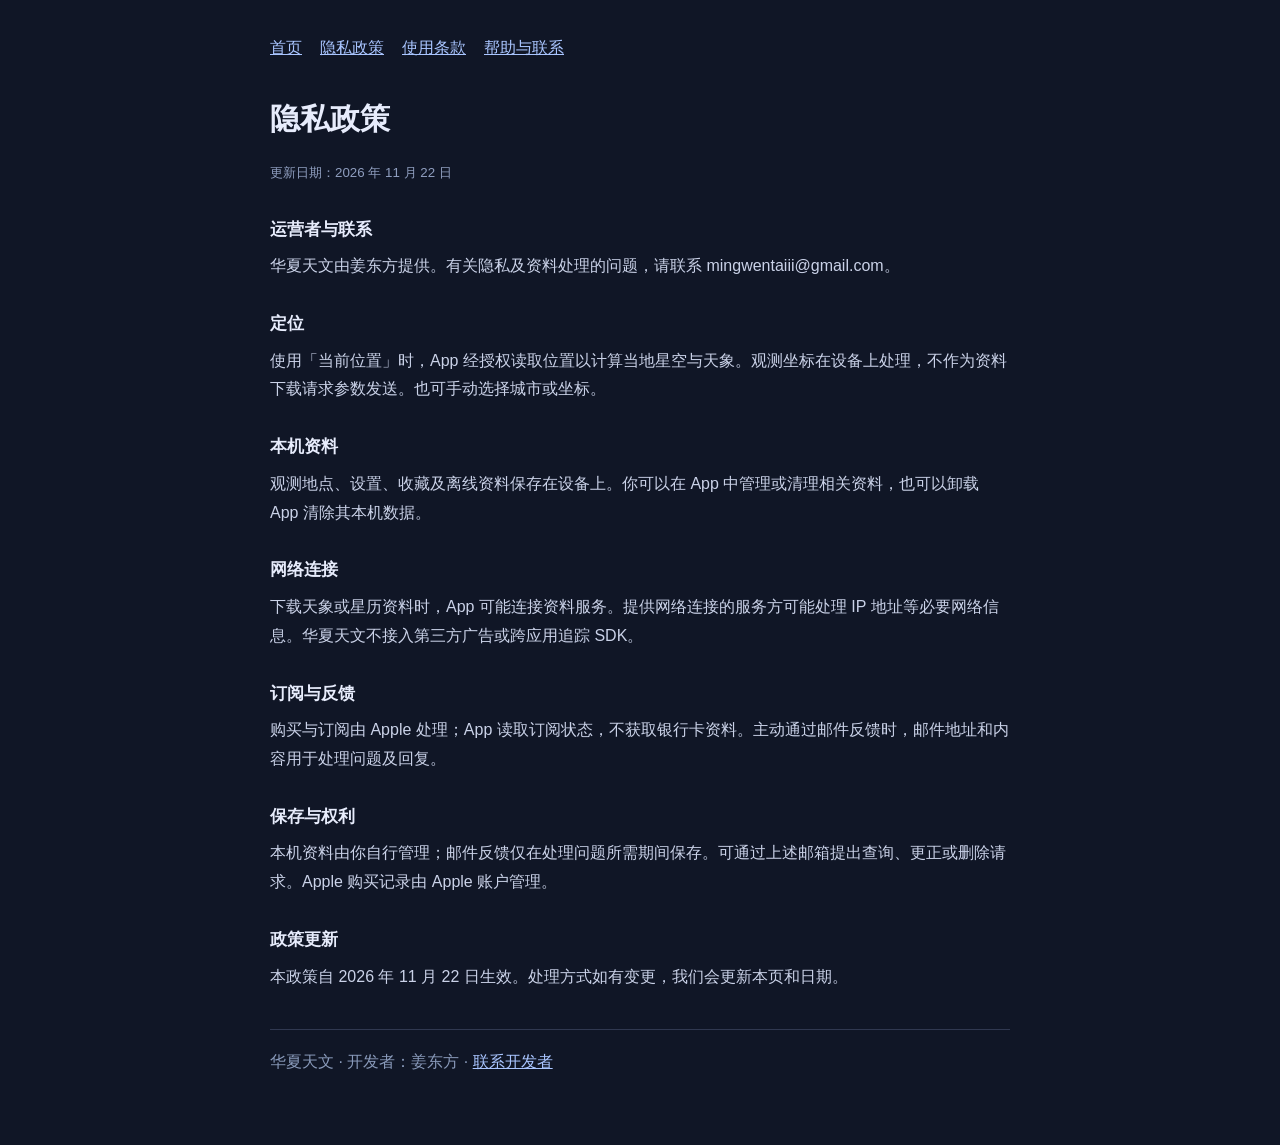
==== privacy.html @ 9bc517d9 "Add public privacy, support, and terms pages" ====
<!DOCTYPE html>
<html lang="zh-CN"><head><meta charset="utf-8"><meta name="viewport" content="width=device-width,initial-scale=1"><title>隐私政策｜华夏天文</title><style>:root{color-scheme:dark}body{margin:0;background:#101626;color:#e7ecfc;font:16px/1.8 -apple-system,BlinkMacSystemFont,"PingFang SC","Microsoft Yahei",sans-serif}main{max-width:740px;margin:auto;padding:34px 24px 68px}nav{display:flex;gap:18px;flex-wrap:wrap}a{color:#a9c5ff}h1{font-size:30px;line-height:1.3;margin:36px 0 20px}h2{font-size:17px;margin:28px 0 7px}p{color:#cad2e8;margin:3px 0 12px}small{color:#8f9ebf}footer{border-top:1px solid #303850;padding-top:18px;margin-top:38px;color:#899aba}</style></head><body><main><nav><a href="index.html">首页</a><a href="privacy.html">隐私政策</a><a href="terms.html">使用条款</a><a href="support.html">帮助与联系</a></nav><h1>隐私政策</h1><small>更新日期：2026 年 11 月 22 日</small><h2>运营者与联系</h2><p>华夏天文由姜东方提供。有关隐私及资料处理的问题，请联系 mingwentaiii@gmail.com。</p>
<h2>定位</h2><p>使用「当前位置」时，App 经授权读取位置以计算当地星空与天象。观测坐标在设备上处理，不作为资料下载请求参数发送。也可手动选择城市或坐标。</p>
<h2>本机资料</h2><p>观测地点、设置、收藏及离线资料保存在设备上。你可以在 App 中管理或清理相关资料，也可以卸载 App 清除其本机数据。</p>
<h2>网络连接</h2><p>下载天象或星历资料时，App 可能连接资料服务。提供网络连接的服务方可能处理 IP 地址等必要网络信息。华夏天文不接入第三方广告或跨应用追踪 SDK。</p>
<h2>订阅与反馈</h2><p>购买与订阅由 Apple 处理；App 读取订阅状态，不获取银行卡资料。主动通过邮件反馈时，邮件地址和内容用于处理问题及回复。</p>
<h2>保存与权利</h2><p>本机资料由你自行管理；邮件反馈仅在处理问题所需期间保存。可通过上述邮箱提出查询、更正或删除请求。Apple 购买记录由 Apple 账户管理。</p>
<h2>政策更新</h2><p>本政策自 2026 年 11 月 22 日生效。处理方式如有变更，我们会更新本页和日期。</p><footer>华夏天文 · 开发者：姜东方 · <a href="mailto:mingwentaiii@gmail.com">联系开发者</a></footer></main></body></html>
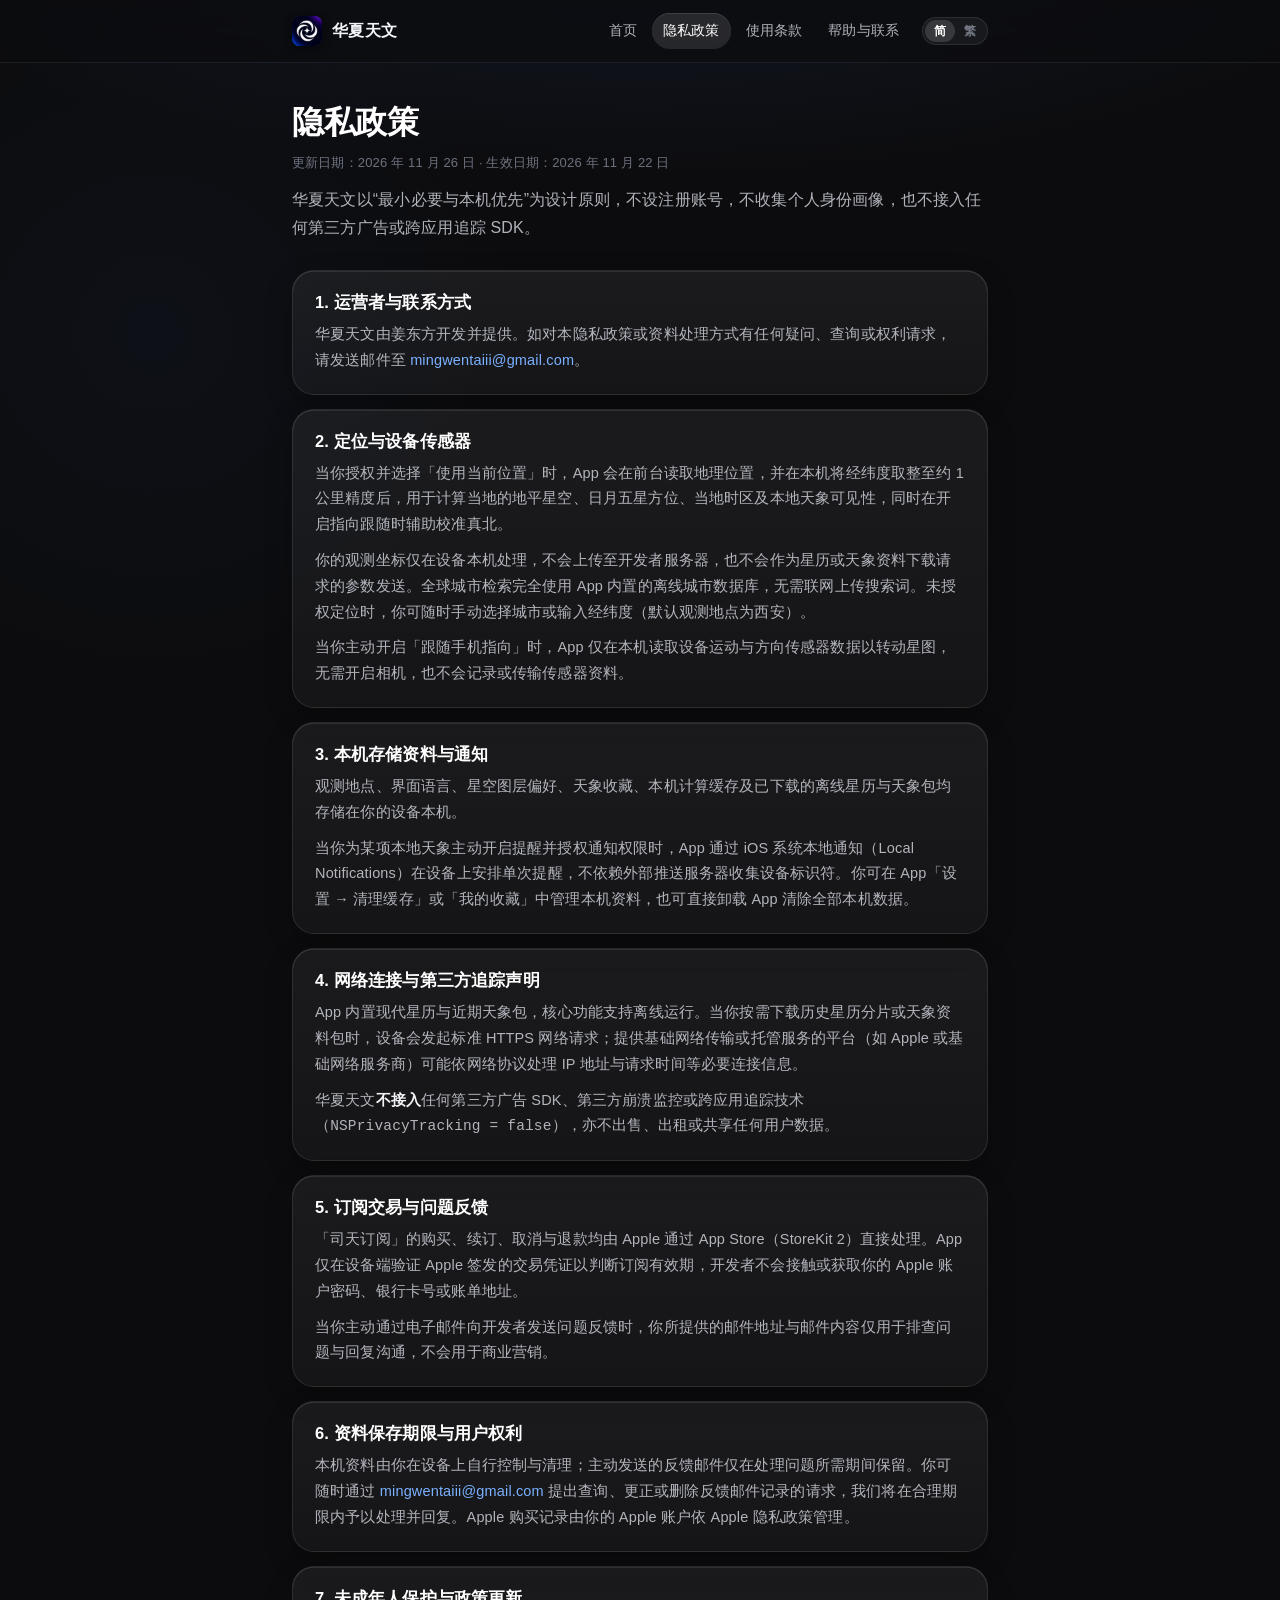
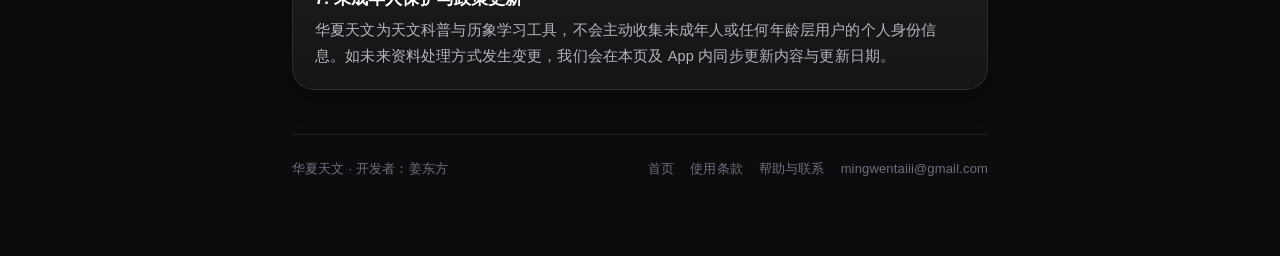
==== commit 0d610e69: "Upgrade official legal and support pages with Liquid Glass UI, bilingual toggle, and App Store 3.1.2" ====
--- a/privacy.html
+++ b/privacy.html
@@ -1,8 +1,97 @@
 <!DOCTYPE html>
-<html lang="zh-CN"><head><meta charset="utf-8"><meta name="viewport" content="width=device-width,initial-scale=1"><title>隐私政策｜华夏天文</title><style>:root{color-scheme:dark}body{margin:0;background:#101626;color:#e7ecfc;font:16px/1.8 -apple-system,BlinkMacSystemFont,"PingFang SC","Microsoft Yahei",sans-serif}main{max-width:740px;margin:auto;padding:34px 24px 68px}nav{display:flex;gap:18px;flex-wrap:wrap}a{color:#a9c5ff}h1{font-size:30px;line-height:1.3;margin:36px 0 20px}h2{font-size:17px;margin:28px 0 7px}p{color:#cad2e8;margin:3px 0 12px}small{color:#8f9ebf}footer{border-top:1px solid #303850;padding-top:18px;margin-top:38px;color:#899aba}</style></head><body><main><nav><a href="index.html">首页</a><a href="privacy.html">隐私政策</a><a href="terms.html">使用条款</a><a href="support.html">帮助与联系</a></nav><h1>隐私政策</h1><small>更新日期：2026 年 11 月 22 日</small><h2>运营者与联系</h2><p>华夏天文由姜东方提供。有关隐私及资料处理的问题，请联系 mingwentaiii@gmail.com。</p>
-<h2>定位</h2><p>使用「当前位置」时，App 经授权读取位置以计算当地星空与天象。观测坐标在设备上处理，不作为资料下载请求参数发送。也可手动选择城市或坐标。</p>
-<h2>本机资料</h2><p>观测地点、设置、收藏及离线资料保存在设备上。你可以在 App 中管理或清理相关资料，也可以卸载 App 清除其本机数据。</p>
-<h2>网络连接</h2><p>下载天象或星历资料时，App 可能连接资料服务。提供网络连接的服务方可能处理 IP 地址等必要网络信息。华夏天文不接入第三方广告或跨应用追踪 SDK。</p>
-<h2>订阅与反馈</h2><p>购买与订阅由 Apple 处理；App 读取订阅状态，不获取银行卡资料。主动通过邮件反馈时，邮件地址和内容用于处理问题及回复。</p>
-<h2>保存与权利</h2><p>本机资料由你自行管理；邮件反馈仅在处理问题所需期间保存。可通过上述邮箱提出查询、更正或删除请求。Apple 购买记录由 Apple 账户管理。</p>
-<h2>政策更新</h2><p>本政策自 2026 年 11 月 22 日生效。处理方式如有变更，我们会更新本页和日期。</p><footer>华夏天文 · 开发者：姜东方 · <a href="mailto:mingwentaiii@gmail.com">联系开发者</a></footer></main></body></html>
+<html lang="zh-CN">
+<head>
+  <meta charset="utf-8">
+  <meta name="viewport" content="width=device-width, initial-scale=1">
+  <title>隐私政策｜华夏天文</title>
+  <meta name="huaxia-title-hans" content="隐私政策｜华夏天文">
+  <meta name="huaxia-title-hant" content="隱私政策｜華夏天文">
+  <meta name="description" content="华夏天文隐私政策：说明定位与传感器本机处理、本机资料存储、网络连接、Apple 订阅验证及用户隐私权利。">
+  <link rel="icon" type="image/png" href="assets/favicon-64.png">
+  <link rel="apple-touch-icon" href="assets/icon-180.png">
+  <link rel="stylesheet" href="style.css">
+  <script src="site.js" defer></script>
+</head>
+<body>
+  <header class="site-header">
+    <div class="header-inner">
+      <a id="nav-brand" class="brand-link" href="index.html">
+        <img class="brand-icon" src="assets/icon-180.png" width="30" height="30" alt="华夏天文">
+        <span data-hant="華夏天文">华夏天文</span>
+      </a>
+      <div class="header-controls">
+        <nav class="site-nav" aria-label="主导航">
+          <a id="nav-home" href="index.html" data-hant="首頁">首页</a>
+          <a id="nav-privacy" href="privacy.html" aria-current="page" data-hant="隱私政策">隐私政策</a>
+          <a id="nav-terms" href="terms.html" data-hant="使用條款">使用条款</a>
+          <a id="nav-support" href="support.html" data-hant="幫助與聯繫">帮助与联系</a>
+        </nav>
+        <div class="lang-switch" role="group" aria-label="语言切换">
+          <button id="lang-hans" type="button" class="lang-btn" data-set-lang="zh-Hans" aria-pressed="true">简</button>
+          <button id="lang-hant" type="button" class="lang-btn" data-set-lang="zh-Hant" aria-pressed="false">繁</button>
+        </div>
+      </div>
+    </div>
+  </header>
+
+  <main class="page-main">
+    <section class="page-hero">
+      <h1 class="page-title" data-hant="隱私政策">隐私政策</h1>
+      <p class="page-meta" data-hant="更新日期：2026 年 11 月 26 日 · 生效日期：2026 年 11 月 22 日">更新日期：2026 年 11 月 26 日 · 生效日期：2026 年 11 月 22 日</p>
+      <p class="page-lead" data-hant="華夏天文以「最小必要與本機優先」為設計原則，不設註冊帳號，不收集個人身份畫像，也不接入任何第三方廣告或跨應用追蹤 SDK。">华夏天文以“最小必要与本机优先”为设计原则，不设注册账号，不收集个人身份画像，也不接入任何第三方广告或跨应用追踪 SDK。</p>
+    </section>
+
+    <div class="card-stack">
+      <section class="glass-card section-card">
+        <h2 data-hant="1. 運營者與聯繫方式">1. 运营者与联系方式</h2>
+        <p data-hant="華夏天文由姜東方開發並提供。如對本隱私政策或資料處理方式有任何疑問、查詢或權利請求，請發送郵件至 <a href=&quot;mailto:mingwentaiii@gmail.com&quot;>mingwentaiii@gmail.com</a>。">华夏天文由姜东方开发并提供。如对本隐私政策或资料处理方式有任何疑问、查询或权利请求，请发送邮件至 <a href="mailto:mingwentaiii@gmail.com">mingwentaiii@gmail.com</a>。</p>
+      </section>
+
+      <section class="glass-card section-card">
+        <h2 data-hant="2. 定位與裝置感測器">2. 定位与设备传感器</h2>
+        <p data-hant="當你授權並選擇「使用當前位置」時，App 會在前景讀取地理位置，並在本機將經緯度取整至約 1 公里精度後，用於計算當地的地平星空、日月五星方位、當地時區及本地天象可見性，同時在開啟指向跟隨時輔助校準真北。">当你授权并选择「使用当前位置」时，App 会在前台读取地理位置，并在本机将经纬度取整至约 1 公里精度后，用于计算当地的地平星空、日月五星方位、当地时区及本地天象可见性，同时在开启指向跟随时辅助校准真北。</p>
+        <p data-hant="你的觀測座標僅在裝置本機處理，不會上傳至開發者伺服器，也不會作為星曆或天象資料下載請求的參數發送。全球城市檢索完全使用 App 內置的離線城市資料庫，無需連網上傳搜尋詞。未授權定位時，你可隨時手動選擇城市或輸入經緯度（預設觀測地點為西安）。">你的观测坐标仅在设备本机处理，不会上传至开发者服务器，也不会作为星历或天象资料下载请求的参数发送。全球城市检索完全使用 App 内置的离线城市数据库，无需联网上传搜索词。未授权定位时，你可随时手动选择城市或输入经纬度（默认观测地点为西安）。</p>
+        <p data-hant="當你主動開啟「跟隨手機指向」時，App 僅在本機讀取裝置運動與方向感測器數據以轉動星圖，無需開啟相機，也不會記錄或傳輸感測器資料。">当你主动开启「跟随手机指向」时，App 仅在本机读取设备运动与方向传感器数据以转动星图，无需开启相机，也不会记录或传输传感器资料。</p>
+      </section>
+
+      <section class="glass-card section-card">
+        <h2 data-hant="3. 本機儲存資料與通知">3. 本机存储资料与通知</h2>
+        <p data-hant="觀測地點、介面語言、星空圖層偏好、天象收藏、本機計算緩存及已下載的離線星曆與天象包均儲存在你的裝置本機。">观测地点、界面语言、星空图层偏好、天象收藏、本机计算缓存及已下载的离线星历与天象包均存储在你的设备本机。</p>
+        <p data-hant="當你為某項本地天象主動開啟提醒並授權通知權限時，App 透過 iOS 系統本地通知（Local Notifications）在裝置上安排單次提醒，不依賴外部推播伺服器收集裝置識別碼。你可在 App「設定 → 清理緩存」或「我的收藏」中管理本機資料，也可直接卸載 App 清除全部本機數據。">当你为某项本地天象主动开启提醒并授权通知权限时，App 通过 iOS 系统本地通知（Local Notifications）在设备上安排单次提醒，不依赖外部推送服务器收集设备标识符。你可在 App「设置 → 清理缓存」或「我的收藏」中管理本机资料，也可直接卸载 App 清除全部本机数据。</p>
+      </section>
+
+      <section class="glass-card section-card">
+        <h2 data-hant="4. 網路連接與第三方追蹤聲明">4. 网络连接与第三方追踪声明</h2>
+        <p data-hant="App 內置現代星曆與近期天象包，核心功能支援離線運行。當你按需下載歷史星曆分片或天象資料包時，裝置會發起標準 HTTPS 網路請求；提供基礎網路傳輸或託管服務的平台（如 Apple 或基礎網路服務商）可能依網路協議處理 IP 位址與請求時間等必要連線資訊。">App 内置现代星历与近期天象包，核心功能支持离线运行。当你按需下载历史星历分片或天象资料包时，设备会发起标准 HTTPS 网络请求；提供基础网络传输或托管服务的平台（如 Apple 或基础网络服务商）可能依网络协议处理 IP 地址与请求时间等必要连接信息。</p>
+        <p data-hant="華夏天文<strong>不接入</strong>任何第三方廣告 SDK、第三方崩潰監控或跨應用追蹤技術（<code>NSPrivacyTracking = false</code>），亦不出售、出租或共享任何用戶數據。">华夏天文<strong>不接入</strong>任何第三方广告 SDK、第三方崩溃监控或跨应用追踪技术（<code>NSPrivacyTracking = false</code>），亦不出售、出租或共享任何用户数据。</p>
+      </section>
+
+      <section class="glass-card section-card">
+        <h2 data-hant="5. 訂閱交易與問題反饋">5. 订阅交易与问题反馈</h2>
+        <p data-hant="「司天訂閱」的購買、續訂、取消與退款均由 Apple 透過 App Store（StoreKit 2）直接處理。App 僅在裝置端驗證 Apple 簽發的交易憑證以判斷訂閱有效期，開發者不會接觸或獲取你的 Apple 帳戶密碼、銀行卡號或帳單地址。">「司天订阅」的购买、续订、取消与退款均由 Apple 通过 App Store（StoreKit 2）直接处理。App 仅在设备端验证 Apple 签发的交易凭证以判断订阅有效期，开发者不会接触或获取你的 Apple 账户密码、银行卡号或账单地址。</p>
+        <p data-hant="當你主動透過電子郵件向開發者發送問題反饋時，你所提供的郵件地址與郵件內容僅用於排查問題與回覆溝通，不會用於商業行銷。">当你主动通过电子邮件向开发者发送问题反馈时，你所提供的邮件地址与邮件内容仅用于排查问题与回复沟通，不会用于商业营销。</p>
+      </section>
+
+      <section class="glass-card section-card">
+        <h2 data-hant="6. 資料保存期限與用戶權利">6. 资料保存期限与用户权利</h2>
+        <p data-hant="本機資料由你在裝置上自行控制與清理；主動發送的反饋郵件僅在處理問題所需期間保留。你可隨時透過 <a href=&quot;mailto:mingwentaiii@gmail.com&quot;>mingwentaiii@gmail.com</a> 提出查詢、更正或刪除反饋郵件記錄的請求，我們將在合理期限內予以處理並回覆。Apple 購買記錄由你的 Apple 帳戶依 Apple 隱私政策管理。">本机资料由你在设备上自行控制与清理；主动发送的反馈邮件仅在处理问题所需期间保留。你可随时通过 <a href="mailto:mingwentaiii@gmail.com">mingwentaiii@gmail.com</a> 提出查询、更正或删除反馈邮件记录的请求，我们将在合理期限内予以处理并回复。Apple 购买记录由你的 Apple 账户依 Apple 隐私政策管理。</p>
+      </section>
+
+      <section class="glass-card section-card">
+        <h2 data-hant="7. 未成年人保護與政策更新">7. 未成年人保护与政策更新</h2>
+        <p data-hant="華夏天文為天文科普與曆象學習工具，不會主動收集未成年人或任何年齡層用戶的個人身份資訊。如未來資料處理方式發生變更，我們會在本頁及 App 內同步更新內容與更新日期。">华夏天文为天文科普与历象学习工具，不会主动收集未成年人或任何年龄层用户的个人身份信息。如未来资料处理方式发生变更，我们会在本页及 App 内同步更新内容与更新日期。</p>
+      </section>
+    </div>
+
+    <footer class="site-footer">
+      <span data-hant="華夏天文 · 開發者：姜東方">华夏天文 · 开发者：姜东方</span>
+      <div class="footer-links">
+        <a href="index.html" data-hant="首頁">首页</a>
+        <a href="terms.html" data-hant="使用條款">使用条款</a>
+        <a href="support.html" data-hant="幫助與聯繫">帮助与联系</a>
+        <a href="mailto:mingwentaiii@gmail.com">mingwentaiii@gmail.com</a>
+      </div>
+    </footer>
+  </main>
+</body>
+</html>
--- a/style.css
+++ b/style.css
@@ -0,0 +1,571 @@
+:root {
+  color-scheme: dark;
+  --bg-canvas: #0c0c0e;
+  --bg-elevated: rgba(255, 255, 255, 0.048);
+  --bg-elevated-hover: rgba(255, 255, 255, 0.078);
+  --bg-subtle: rgba(255, 255, 255, 0.028);
+  --border-glass: rgba(255, 255, 255, 0.09);
+  --border-highlight: rgba(255, 255, 255, 0.18);
+  --separator: rgba(200, 215, 255, 0.085);
+  --text-primary: #f2f4f8;
+  --text-secondary: rgba(233, 236, 245, 0.74);
+  --text-muted: rgba(205, 214, 235, 0.50);
+  --accent-blue: #7ab0ff;
+  --accent-blue-soft: rgba(72, 120, 240, 0.18);
+  --accent-jade: #34c38f;
+  --radius-card: 22px;
+  --radius-sm: 13px;
+  --gutter: 22px;
+  --max-width: 740px;
+}
+
+*,
+*::before,
+*::after {
+  box-sizing: border-box;
+}
+
+html {
+  background-color: var(--bg-canvas);
+  -webkit-text-size-adjust: 100%;
+  scroll-behavior: smooth;
+}
+
+body {
+  margin: 0;
+  min-height: 100vh;
+  background-color: var(--bg-canvas);
+  background-image:
+    radial-gradient(ellipse 90% 420px at 50% -120px, rgba(62, 102, 190, 0.16), transparent 72%),
+    radial-gradient(circle 520px at 12% 18%, rgba(45, 88, 175, 0.06), transparent 70%);
+  background-repeat: no-repeat;
+  color: var(--text-primary);
+  font-family: -apple-system, BlinkMacSystemFont, "SF Pro Text", "PingFang SC", "PingFang TC",
+    "Hiragino Sans GB", "Noto Sans CJK SC", "Microsoft YaHei", sans-serif;
+  font-size: 15.5px;
+  line-height: 1.78;
+  letter-spacing: 0.01em;
+  -webkit-font-smoothing: antialiased;
+  text-rendering: optimizeLegibility;
+}
+
+a {
+  color: var(--accent-blue);
+  text-decoration: none;
+  transition: color 0.18s ease, opacity 0.18s ease;
+}
+
+a:hover {
+  color: #a6cbff;
+  text-decoration: underline;
+  text-underline-offset: 3px;
+}
+
+a:focus-visible,
+button:focus-visible,
+summary:focus-visible {
+  outline: 2px solid var(--accent-blue);
+  outline-offset: 3px;
+  border-radius: 6px;
+}
+
+/* Header & Navigation */
+.site-header {
+  position: sticky;
+  top: 0;
+  z-index: 20;
+  backdrop-filter: saturate(180%) blur(22px);
+  -webkit-backdrop-filter: saturate(180%) blur(22px);
+  background: rgba(12, 12, 14, 0.76);
+  border-bottom: 0.5px solid var(--separator);
+}
+
+.header-inner {
+  max-width: var(--max-width);
+  margin: 0 auto;
+  padding: 13px var(--gutter);
+  display: flex;
+  align-items: center;
+  justify-content: space-between;
+  gap: 14px;
+  flex-wrap: wrap;
+}
+
+.brand-link {
+  display: inline-flex;
+  align-items: center;
+  gap: 10px;
+  color: var(--text-primary);
+  font-weight: 600;
+  font-size: 16px;
+  letter-spacing: 0.02em;
+}
+
+.brand-link:hover {
+  color: #ffffff;
+  text-decoration: none;
+}
+
+.brand-icon {
+  width: 30px;
+  height: 30px;
+  border-radius: 7.5px;
+  box-shadow: 0 2px 10px rgba(0, 0, 0, 0.45), inset 0 0 0 0.5px rgba(255, 255, 255, 0.18);
+  flex-shrink: 0;
+}
+
+.header-controls {
+  display: flex;
+  align-items: center;
+  gap: 12px;
+  flex-wrap: wrap;
+}
+
+.site-nav {
+  display: flex;
+  align-items: center;
+  gap: 4px;
+  flex-wrap: wrap;
+}
+
+.site-nav a {
+  color: var(--text-secondary);
+  font-size: 13.5px;
+  font-weight: 500;
+  padding: 6px 11px;
+  border-radius: 999px;
+  transition: background-color 0.18s ease, color 0.18s ease;
+}
+
+.site-nav a:hover {
+  color: var(--text-primary);
+  background: rgba(255, 255, 255, 0.06);
+  text-decoration: none;
+}
+
+.site-nav a[aria-current="page"] {
+  color: #ffffff;
+  background: rgba(255, 255, 255, 0.11);
+  box-shadow: inset 0 0.5px 0 rgba(255, 255, 255, 0.22);
+}
+
+.lang-switch {
+  display: inline-flex;
+  align-items: center;
+  padding: 2px;
+  border-radius: 999px;
+  background: rgba(255, 255, 255, 0.055);
+  border: 0.5px solid var(--border-glass);
+}
+
+.lang-btn {
+  appearance: none;
+  border: 0;
+  background: transparent;
+  color: var(--text-muted);
+  font: inherit;
+  font-size: 12px;
+  font-weight: 600;
+  line-height: 1;
+  padding: 5px 9px;
+  border-radius: 999px;
+  cursor: pointer;
+}
+
+html.lang-ready .lang-btn {
+  transition: background-color 0.18s ease, color 0.18s ease;
+}
+
+.lang-btn:hover {
+  color: var(--text-primary);
+}
+
+.lang-btn[aria-pressed="true"] {
+  background: rgba(255, 255, 255, 0.14);
+  color: #ffffff;
+}
+
+/* Main container */
+.page-main {
+  max-width: var(--max-width);
+  margin: 0 auto;
+  padding: 40px var(--gutter) 76px;
+}
+
+/* Hero */
+.page-hero {
+  margin-bottom: 28px;
+}
+
+.hero-brand-lockup {
+  display: flex;
+  align-items: center;
+  gap: 18px;
+  margin-bottom: 18px;
+}
+
+.hero-app-icon {
+  width: 68px;
+  height: 68px;
+  border-radius: 16px;
+  box-shadow:
+    0 14px 34px rgba(0, 0, 0, 0.55),
+    0 0 0 0.5px rgba(255, 255, 255, 0.16);
+  flex-shrink: 0;
+}
+
+.page-title {
+  font-size: clamp(26px, 4.5vw, 32px);
+  font-weight: 700;
+  line-height: 1.24;
+  letter-spacing: -0.015em;
+  margin: 0 0 8px;
+  color: #ffffff;
+}
+
+.page-meta {
+  margin: 0;
+  font-size: 13px;
+  color: var(--text-muted);
+  font-variant-numeric: tabular-nums;
+}
+
+.page-lead {
+  margin: 12px 0 0;
+  font-size: 16px;
+  line-height: 1.75;
+  color: var(--text-secondary);
+}
+
+/* Liquid Glass Cards */
+.glass-card {
+  background: linear-gradient(180deg, rgba(255, 255, 255, 0.062) 0%, rgba(255, 255, 255, 0.038) 100%);
+  border: 0.5px solid var(--border-glass);
+  box-shadow:
+    inset 0 0.5px 0 var(--border-highlight),
+    0 10px 28px rgba(0, 0, 0, 0.24);
+  border-radius: var(--radius-card);
+  padding: 20px 22px;
+}
+
+.card-stack {
+  display: flex;
+  flex-direction: column;
+  gap: 14px;
+}
+
+.section-card h2 {
+  font-size: 16.5px;
+  font-weight: 600;
+  line-height: 1.4;
+  margin: 0 0 8px;
+  color: #ffffff;
+}
+
+.section-card p {
+  margin: 0 0 10px;
+  color: var(--text-secondary);
+  font-size: 14.5px;
+}
+
+.section-card p:last-child,
+.section-card ul:last-child {
+  margin-bottom: 0;
+}
+
+.section-card ul {
+  margin: 8px 0 10px;
+  padding-left: 19px;
+  color: var(--text-secondary);
+  font-size: 14.5px;
+}
+
+.section-card li {
+  margin-bottom: 6px;
+}
+
+.section-card li:last-child {
+  margin-bottom: 0;
+}
+
+.section-card strong {
+  color: var(--text-primary);
+  font-weight: 600;
+}
+
+/* Home directory links */
+.portal-grid {
+  display: grid;
+  grid-template-columns: 1fr;
+  gap: 12px;
+  margin-top: 24px;
+}
+
+.portal-link {
+  display: flex;
+  align-items: center;
+  justify-content: space-between;
+  gap: 16px;
+  padding: 20px 22px;
+  border-radius: var(--radius-card);
+  background: linear-gradient(180deg, rgba(255, 255, 255, 0.064) 0%, rgba(255, 255, 255, 0.038) 100%);
+  border: 0.5px solid var(--border-glass);
+  box-shadow: inset 0 0.5px 0 var(--border-highlight);
+  color: var(--text-primary);
+  transition: transform 0.18s ease, background-color 0.18s ease, border-color 0.18s ease;
+}
+
+.portal-link:hover {
+  background: var(--bg-elevated-hover);
+  border-color: rgba(255, 255, 255, 0.18);
+  transform: translateY(-1px);
+  text-decoration: none;
+  color: #ffffff;
+}
+
+.portal-link-title {
+  display: block;
+  font-size: 16.5px;
+  font-weight: 600;
+  margin-bottom: 4px;
+  color: #ffffff;
+}
+
+.portal-link-desc {
+  display: block;
+  font-size: 13.5px;
+  color: var(--text-secondary);
+  line-height: 1.6;
+}
+
+.portal-chevron {
+  color: var(--text-muted);
+  font-size: 18px;
+  line-height: 1;
+  flex-shrink: 0;
+  transition: transform 0.18s ease, color 0.18s ease;
+}
+
+.portal-link:hover .portal-chevron {
+  transform: translateX(2px);
+  color: var(--text-primary);
+}
+
+/* Principles strip on Home */
+.principles-list {
+  display: grid;
+  grid-template-columns: repeat(3, 1fr);
+  gap: 12px;
+  margin-top: 24px;
+}
+
+.principle-item {
+  padding: 16px 18px;
+  border-radius: 18px;
+  background: var(--bg-subtle);
+  border: 0.5px solid var(--separator);
+}
+
+.principle-title {
+  font-size: 14px;
+  font-weight: 600;
+  color: var(--text-primary);
+  margin: 0 0 4px;
+}
+
+.principle-body {
+  font-size: 12.8px;
+  line-height: 1.6;
+  color: var(--text-muted);
+  margin: 0;
+}
+
+/* Contact action bar */
+.action-row {
+  display: flex;
+  flex-wrap: wrap;
+  gap: 10px;
+  margin-top: 14px;
+}
+
+.btn-primary,
+.btn-secondary {
+  display: inline-flex;
+  align-items: center;
+  justify-content: center;
+  gap: 8px;
+  min-height: 42px;
+  padding: 9px 18px;
+  border-radius: var(--radius-sm);
+  font: inherit;
+  font-size: 14px;
+  font-weight: 600;
+  cursor: pointer;
+  transition: opacity 0.18s ease, background-color 0.18s ease, border-color 0.18s ease;
+}
+
+.btn-primary {
+  background: #4878f0;
+  color: #ffffff;
+  border: 0;
+  box-shadow: inset 0 0.5px 0 rgba(255, 255, 255, 0.28);
+}
+
+.btn-primary:hover {
+  background: #5885f5;
+  color: #ffffff;
+  text-decoration: none;
+}
+
+.btn-secondary {
+  background: rgba(255, 255, 255, 0.06);
+  color: var(--text-primary);
+  border: 0.5px solid var(--border-glass);
+}
+
+.btn-secondary:hover {
+  background: rgba(255, 255, 255, 0.11);
+  color: #ffffff;
+  text-decoration: none;
+}
+
+/* Grouped FAQ list */
+.faq-group {
+  background: linear-gradient(180deg, rgba(255, 255, 255, 0.058) 0%, rgba(255, 255, 255, 0.034) 100%);
+  border: 0.5px solid var(--border-glass);
+  box-shadow: inset 0 0.5px 0 var(--border-highlight);
+  border-radius: var(--radius-card);
+  overflow: hidden;
+}
+
+.faq-item {
+  padding: 18px 22px;
+  border-bottom: 0.5px solid var(--separator);
+}
+
+.faq-item:last-child {
+  border-bottom: 0;
+}
+
+.faq-item h2 {
+  font-size: 15.5px;
+  font-weight: 600;
+  color: #ffffff;
+  margin: 0 0 6px;
+}
+
+.faq-item p {
+  margin: 0;
+  font-size: 14px;
+  color: var(--text-secondary);
+}
+
+.faq-item p + p {
+  margin-top: 8px;
+}
+
+/* Footer */
+.site-footer {
+  margin-top: 44px;
+  padding-top: 22px;
+  border-top: 0.5px solid var(--separator);
+  display: flex;
+  align-items: center;
+  justify-content: space-between;
+  gap: 12px;
+  flex-wrap: wrap;
+  font-size: 13px;
+  color: var(--text-muted);
+}
+
+.footer-links {
+  display: flex;
+  gap: 16px;
+  flex-wrap: wrap;
+}
+
+.footer-links a {
+  color: var(--text-muted);
+}
+
+.footer-links a:hover {
+  color: var(--text-primary);
+}
+
+@media (max-width: 640px) {
+  .header-inner {
+    padding: 11px 16px;
+  }
+
+  .page-main {
+    padding: 28px 16px 60px;
+  }
+
+  .glass-card,
+  .portal-link,
+  .faq-item {
+    padding: 17px 18px;
+  }
+
+  .principles-list {
+    grid-template-columns: 1fr;
+  }
+
+  .hero-app-icon {
+    width: 58px;
+    height: 58px;
+    border-radius: 14px;
+  }
+}
+
+@media (prefers-reduced-motion: reduce) {
+  html {
+    scroll-behavior: auto;
+  }
+  *,
+  *::before,
+  *::after {
+    transition: none !important;
+  }
+}
+
+@media print {
+  :root {
+    color-scheme: light;
+  }
+  body {
+    background: #ffffff;
+    color: #111111;
+    font-size: 12pt;
+  }
+  .site-header,
+  .lang-switch,
+  .action-row button {
+    display: none !important;
+  }
+  .glass-card,
+  .faq-group,
+  .principle-item,
+  .portal-link {
+    background: #ffffff;
+    border: 1px solid #d0d5dd;
+    box-shadow: none;
+    color: #111111;
+  }
+  .page-title,
+  .section-card h2,
+  .faq-item h2,
+  .section-card strong {
+    color: #000000;
+  }
+  .page-lead,
+  .section-card p,
+  .section-card ul,
+  .faq-item p {
+    color: #222222;
+  }
+  a {
+    color: #0b57d0;
+    text-decoration: underline;
+  }
+}
